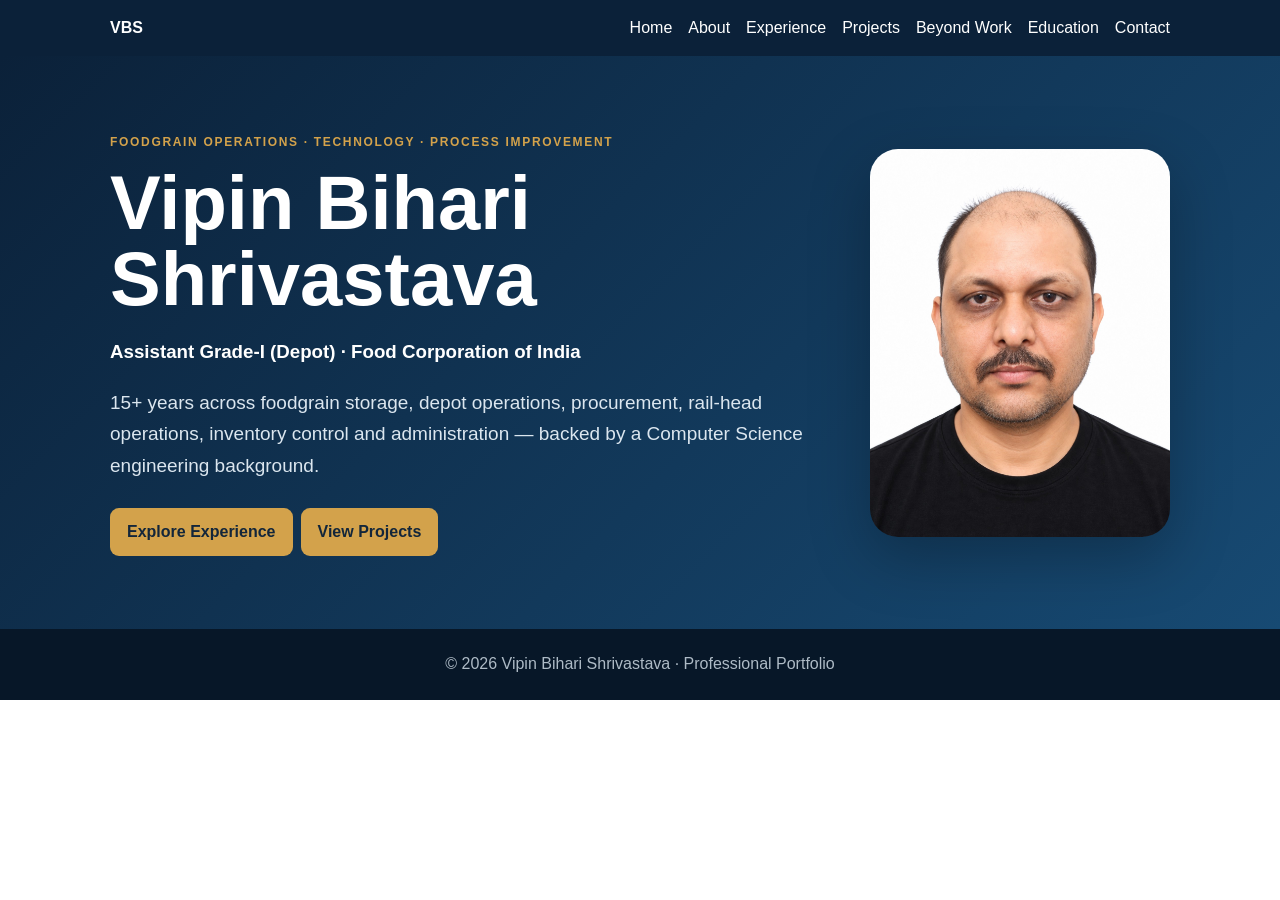
==== index.html @ 1a6b8b30 "Add files via upload" ====
<!doctype html><html><head><meta charset="utf-8"><meta name="viewport" content="width=device-width,initial-scale=1"><title>Home | Vipin Bihari Shrivastava</title><link rel="stylesheet" href="style.css"></head><body><header><nav><b>VBS</b><div><a href="index.html">Home</a><a href="about.html">About</a><a href="experience.html">Experience</a><a href="projects.html">Projects</a><a href="beyond.html">Beyond Work</a><a href="education.html">Education</a><a href="contact.html">Contact</a></div></nav></header><main class="hero"><section class="wrap home"><div><p class="gold">Foodgrain Operations · Technology · Process Improvement</p><h1>Vipin Bihari<br>Shrivastava</h1><h3>Assistant Grade-I (Depot) · Food Corporation of India</h3><p class="lead">15+ years across foodgrain storage, depot operations, procurement, rail-head operations, inventory control and administration — backed by a Computer Science engineering background.</p><a class="btn" href="experience.html">Explore Experience</a><a class="btn" href="projects.html">View Projects</a></div><img src="profile.png" alt="Vipin Bihari Shrivastava"></section></main><footer>© 2026 Vipin Bihari Shrivastava · Professional Portfolio</footer></body></html>
---- style.css ----
*{box-sizing:border-box}body{margin:0;font:16px/1.65 Arial,sans-serif;color:#152536}header{background:#0b2139;position:sticky;top:0;z-index:5}nav{max-width:1100px;margin:auto;padding:15px 20px;display:flex;justify-content:space-between;align-items:center}nav b,nav a{color:white;text-decoration:none}nav div{display:flex;gap:16px}.wrap{max-width:1100px;margin:auto;padding:70px 20px}.hero{background:linear-gradient(135deg,#0b2139,#174a73);color:white}.hero .wrap{padding-top:65px;padding-bottom:65px}.home{display:grid;grid-template-columns:1.4fr .6fr;gap:60px;align-items:center}.home img{width:100%;max-width:330px;border-radius:28px;box-shadow:0 20px 60px #0004}.gold{color:#d3a24b;font-size:12px;font-weight:bold;letter-spacing:.14em;text-transform:uppercase}h1{font-size:clamp(43px,7vw,76px);line-height:1;margin:10px 0 20px}h2{font-size:clamp(28px,4vw,43px);line-height:1.12}.lead{font-size:19px;color:#607080}.hero .lead{color:#dbe6ef}.btn{display:inline-block;background:#0b2139;color:white;padding:11px 17px;border-radius:9px;text-decoration:none;font-weight:bold;margin:8px 8px 8px 0}.hero .btn{background:#d3a24b;color:#13263a}.cards{display:grid;grid-template-columns:repeat(2,1fr);gap:18px}.card{padding:24px;border:1px solid #dce4ea;border-radius:15px}.soft{background:#f3f6f8}.timeline{border-left:2px solid #c4ced7;padding-left:30px}.event{position:relative;padding-bottom:28px}.event:before{content:"";position:absolute;left:-36px;top:8px;width:11px;height:11px;border-radius:50%;background:#c99a45}.event small{color:#9b6d25;font-weight:bold}.bookgrid{display:grid;grid-template-columns:280px 1fr;gap:55px;align-items:center}.bookgrid img{width:100%;border-radius:8px;box-shadow:0 15px 40px #0003}.sports{display:grid;grid-template-columns:repeat(5,1fr);gap:10px}.sports div{border:1px solid #dce4ea;padding:16px;border-radius:12px}.sports b{display:block;font-size:22px}footer{background:#071728;color:#aebbc6;text-align:center;padding:22px}@media(max-width:760px){nav{align-items:flex-start}nav div{display:grid;grid-template-columns:repeat(3,auto);gap:7px 12px;font-size:13px}.home,.bookgrid,.cards{grid-template-columns:1fr}.home img{grid-row:1;max-width:260px}.sports{grid-template-columns:1fr 1fr}.wrap{padding:50px 20px}}
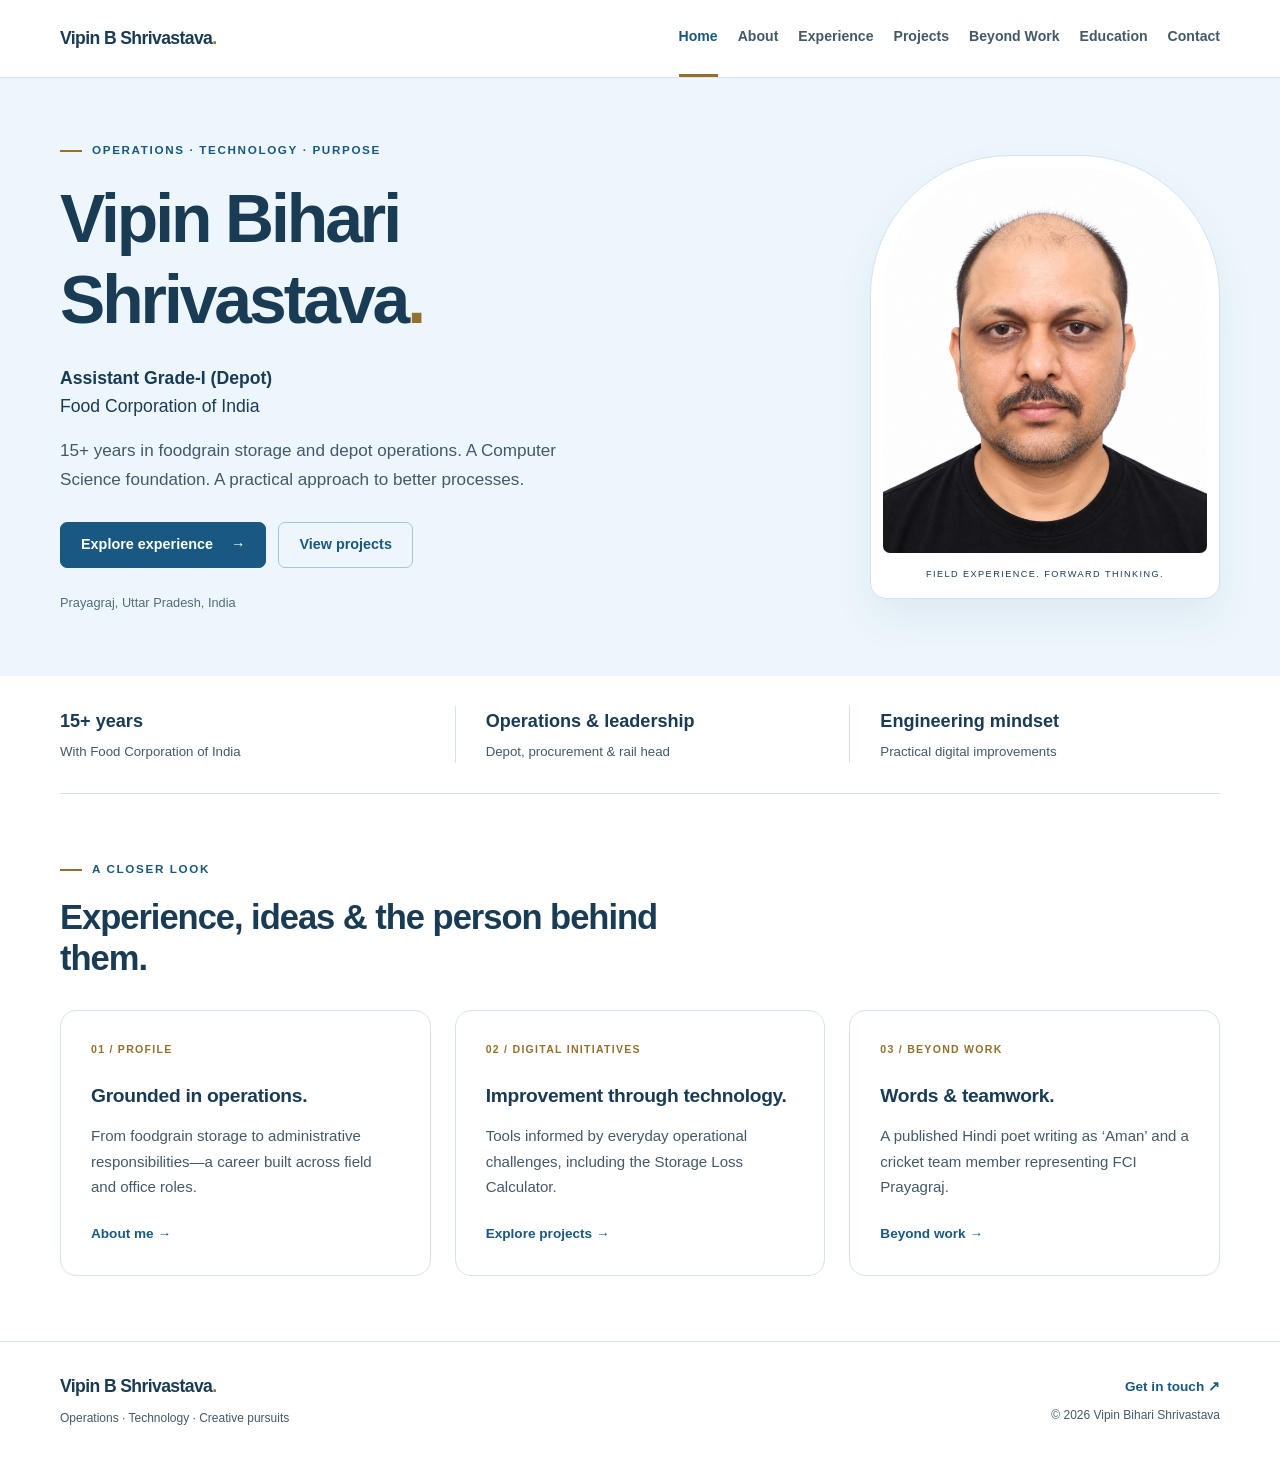
==== commit 23744336: "Add files via upload" ====
--- a/index.html
+++ b/index.html
@@ -1 +1,2 @@
-<!doctype html><html><head><meta charset="utf-8"><meta name="viewport" content="width=device-width,initial-scale=1"><title>Home | Vipin Bihari Shrivastava</title><link rel="stylesheet" href="style.css"></head><body><header><nav><b>VBS</b><div><a href="index.html">Home</a><a href="about.html">About</a><a href="experience.html">Experience</a><a href="projects.html">Projects</a><a href="beyond.html">Beyond Work</a><a href="education.html">Education</a><a href="contact.html">Contact</a></div></nav></header><main class="hero"><section class="wrap home"><div><p class="gold">Foodgrain Operations · Technology · Process Improvement</p><h1>Vipin Bihari<br>Shrivastava</h1><h3>Assistant Grade-I (Depot) · Food Corporation of India</h3><p class="lead">15+ years across foodgrain storage, depot operations, procurement, rail-head operations, inventory control and administration — backed by a Computer Science engineering background.</p><a class="btn" href="experience.html">Explore Experience</a><a class="btn" href="projects.html">View Projects</a></div><img src="profile.png" alt="Vipin Bihari Shrivastava"></section></main><footer>© 2026 Vipin Bihari Shrivastava · Professional Portfolio</footer></body></html>+<!doctype html>
+<html lang="en"><head><meta charset="utf-8"><meta name="viewport" content="width=device-width, initial-scale=1"><meta name="theme-color" content="#edf6fc"><title>Home | Vipin Bihari Shrivastava</title><meta name="description" content="Vipin Bihari Shrivastava — Assistant Grade-I (Depot), Food Corporation of India. Foodgrain operations, digital initiatives, poetry and cricket."><link rel="canonical" href="https://vipininfci.github.io/portfolio/"><link rel="icon" href="favicon.svg" type="image/svg+xml"><link rel="stylesheet" href="style.css?v=3"><script src="script.js?v=3" defer></script></head><body><a class="skip-link" href="#main">Skip to content</a><header class="site-header"><nav class="wrap nav" aria-label="Main navigation"><a class="brand" href="index.html">Vipin B Shrivastava<span class="gold-dot">.</span></a><button class="menu-toggle" type="button" aria-expanded="false" aria-controls="navigation"><span>Menu</span><span class="hamburger" aria-hidden="true"><i></i><i></i><i></i></span></button><div class="nav-links" id="navigation"><a href="index.html" aria-current="page">Home</a><a href="about.html">About</a><a href="experience.html">Experience</a><a href="projects.html">Projects</a><a href="beyond.html">Beyond Work</a><a href="education.html">Education</a><a href="contact.html">Contact</a></div></nav></header><main id="main"><section class="home-hero"><div class="wrap hero-grid"><div class="hero-copy"><p class="eyebrow">Operations · Technology · Purpose</p><img class="mobile-portrait" src="profile.png" alt="Vipin Bihari Shrivastava" width="100" height="120"><h1>Vipin Bihari<br>Shrivastava<span class="gold-dot">.</span></h1><p class="designation">Assistant Grade-I (Depot)<br><span>Food Corporation of India</span></p><p class="intro">15+ years in foodgrain storage and depot operations. A Computer Science foundation. A practical approach to better processes.</p><div class="actions"><a class="button" href="experience.html">Explore experience <span aria-hidden="true">→</span></a><a class="button secondary" href="projects.html">View projects</a></div><p class="location">Prayagraj, Uttar Pradesh, India</p></div><figure class="portrait"><img src="profile.png" alt="Vipin Bihari Shrivastava" width="360" height="440"><figcaption>FIELD EXPERIENCE. FORWARD THINKING.</figcaption></figure></div></section><section class="wrap highlights" aria-label="Professional highlights"><div><strong>15+ years</strong><span>With Food Corporation of India</span></div><div><strong>Operations & leadership</strong><span>Depot, procurement & rail head</span></div><div><strong>Engineering mindset</strong><span>Practical digital improvements</span></div></section><section class="wrap section"><div class="section-intro"><p class="eyebrow">A closer look</p><h2>Experience, ideas & the person behind them.</h2></div><div class="cards three"><a class="card card-link" href="about.html"><span class="index">01 / PROFILE</span><h3>Grounded in operations.</h3><p>From foodgrain storage to administrative responsibilities—a career built across field and office roles.</p><span class="text-link">About me <span aria-hidden="true">→</span></span></a><a class="card card-link" href="projects.html"><span class="index">02 / DIGITAL INITIATIVES</span><h3>Improvement through technology.</h3><p>Tools informed by everyday operational challenges, including the Storage Loss Calculator.</p><span class="text-link">Explore projects <span aria-hidden="true">→</span></span></a><a class="card card-link" href="beyond.html"><span class="index">03 / BEYOND WORK</span><h3>Words & teamwork.</h3><p>A published Hindi poet writing as ‘Aman’ and a cricket team member representing FCI Prayagraj.</p><span class="text-link">Beyond work <span aria-hidden="true">→</span></span></a></div></section></main><footer class="site-footer"><div class="wrap footer-inner"><div><a class="brand" href="index.html">Vipin B Shrivastava<span class="gold-dot">.</span></a><p>Operations · Technology · Creative pursuits</p></div><div><a href="contact.html">Get in touch <span aria-hidden="true">↗</span></a><p>© 2026 Vipin Bihari Shrivastava</p></div></div></footer></body></html>
--- a/style.css
+++ b/style.css
@@ -1 +1,5 @@
-*{box-sizing:border-box}body{margin:0;font:16px/1.65 Arial,sans-serif;color:#152536}header{background:#0b2139;position:sticky;top:0;z-index:5}nav{max-width:1100px;margin:auto;padding:15px 20px;display:flex;justify-content:space-between;align-items:center}nav b,nav a{color:white;text-decoration:none}nav div{display:flex;gap:16px}.wrap{max-width:1100px;margin:auto;padding:70px 20px}.hero{background:linear-gradient(135deg,#0b2139,#174a73);color:white}.hero .wrap{padding-top:65px;padding-bottom:65px}.home{display:grid;grid-template-columns:1.4fr .6fr;gap:60px;align-items:center}.home img{width:100%;max-width:330px;border-radius:28px;box-shadow:0 20px 60px #0004}.gold{color:#d3a24b;font-size:12px;font-weight:bold;letter-spacing:.14em;text-transform:uppercase}h1{font-size:clamp(43px,7vw,76px);line-height:1;margin:10px 0 20px}h2{font-size:clamp(28px,4vw,43px);line-height:1.12}.lead{font-size:19px;color:#607080}.hero .lead{color:#dbe6ef}.btn{display:inline-block;background:#0b2139;color:white;padding:11px 17px;border-radius:9px;text-decoration:none;font-weight:bold;margin:8px 8px 8px 0}.hero .btn{background:#d3a24b;color:#13263a}.cards{display:grid;grid-template-columns:repeat(2,1fr);gap:18px}.card{padding:24px;border:1px solid #dce4ea;border-radius:15px}.soft{background:#f3f6f8}.timeline{border-left:2px solid #c4ced7;padding-left:30px}.event{position:relative;padding-bottom:28px}.event:before{content:"";position:absolute;left:-36px;top:8px;width:11px;height:11px;border-radius:50%;background:#c99a45}.event small{color:#9b6d25;font-weight:bold}.bookgrid{display:grid;grid-template-columns:280px 1fr;gap:55px;align-items:center}.bookgrid img{width:100%;border-radius:8px;box-shadow:0 15px 40px #0003}.sports{display:grid;grid-template-columns:repeat(5,1fr);gap:10px}.sports div{border:1px solid #dce4ea;padding:16px;border-radius:12px}.sports b{display:block;font-size:22px}footer{background:#071728;color:#aebbc6;text-align:center;padding:22px}@media(max-width:760px){nav{align-items:flex-start}nav div{display:grid;grid-template-columns:repeat(3,auto);gap:7px 12px;font-size:13px}.home,.bookgrid,.cards{grid-template-columns:1fr}.home img{grid-row:1;max-width:260px}.sports{grid-template-columns:1fr 1fr}.wrap{padding:50px 20px}}+@charset "UTF-8";
+:root{--ink:#193b54;--text:#435968;--blue:#195880;--sky:#edf6fc;--line:#d4e3ed;--gold:#94702e;--white:#fff;--radius:16px}*{box-sizing:border-box}html{scroll-behavior:smooth}body{margin:0;color:var(--text);font:16px/1.7 "Segoe UI",Arial,sans-serif;background:var(--white)}h1,h2,h3,p,figure{margin:0}h1,h2,h3{color:var(--ink);line-height:1.2}h1{font-size:clamp(2.1rem,4.8vw,3.9rem);letter-spacing:-.045em;font-weight:650}h2{font-size:clamp(1.6rem,2.7vw,2.2rem);letter-spacing:-.03em}h3{font-size:1.2rem;letter-spacing:-.015em}p{margin-top:1rem}a{color:var(--blue);text-underline-offset:5px}img{max-width:100%;display:block}button,a{-webkit-tap-highlight-color:transparent}a:focus-visible,button:focus-visible{outline:3px solid var(--gold);outline-offset:5px}button{font:inherit}.wrap{width:min(1160px,calc(100% - 40px));margin-inline:auto}.site-header{background:#fff;border-bottom:1px solid var(--line);position:relative;z-index:5}.nav{min-height:76px;display:flex;align-items:center;justify-content:space-between;flex-wrap:wrap;gap:10px}.brand{font-size:1.1rem;font-weight:700;color:var(--ink);text-decoration:none;letter-spacing:-.035em;white-space:nowrap}.gold-dot{color:var(--gold)}.nav-links{display:flex;gap:20px;align-items:center}.nav-links a{font-size:.88rem;font-weight:600;text-decoration:none;padding:25px 0;color:var(--text);border-bottom:3px solid transparent}.nav-links a:hover,.nav-links a[aria-current]{color:var(--blue);border-color:var(--gold)}.menu-toggle{display:none;background:transparent;border:1px solid var(--line);border-radius:8px;padding:8px 11px;align-items:center;gap:9px;color:var(--ink);min-height:44px;cursor:pointer}.hamburger{display:grid;gap:4px}.hamburger i{display:block;width:17px;height:2px;background:var(--ink)}.skip-link{position:absolute;top:-70px;left:16px;background:white;padding:12px;z-index:20}.skip-link:focus{top:8px}.eyebrow{font-size:.73rem;font-weight:700;letter-spacing:.14em;text-transform:uppercase;color:var(--blue);margin:0 0 18px}.eyebrow:before{content:"";display:inline-block;width:22px;height:2px;background:var(--gold);margin-right:10px;vertical-align:middle}.home-hero,.page-heading{background:var(--sky)}.hero-grid{display:grid;grid-template-columns:1.4fr 1fr;gap:70px;align-items:center;padding-block:62px}.hero-copy h1{font-size:clamp(2.4rem,5.3vw,4.6rem)}.designation{font-weight:650;color:var(--ink);line-height:1.6;font-size:1.1rem;margin-top:23px}.designation span{font-weight:400}.intro{max-width:520px;font-size:1.07rem}.actions{display:flex;flex-wrap:wrap;gap:12px;margin-top:28px}.button{display:inline-flex;align-items:center;justify-content:center;gap:18px;min-height:46px;padding:11px 20px;background:var(--blue);color:white;font-weight:600;font-size:.9rem;text-decoration:none;border:1px solid var(--blue);border-radius:7px;line-height:1.5}.button:hover{background:#103f60;color:white}.button.secondary{background:transparent;color:var(--blue);border-color:#a9c4d7}.button.secondary:hover{background:#deedf7}.location{font-size:.8rem;margin-top:24px;color:#546b7a}.portrait{justify-self:end;width:min(100%,350px);padding:12px;background:#fff;border:1px solid var(--line);border-radius:140px 140px 16px 16px;box-shadow:0 20px 40px #1f537412}.portrait img{width:100%;height:385px;object-fit:cover;object-position:center top;border-radius:128px 128px 7px 7px}.portrait figcaption{font-size:.57rem;letter-spacing:.16em;text-align:center;padding:14px 0 4px;color:var(--ink)}.mobile-portrait{display:none}.highlights{display:grid;grid-template-columns:repeat(3,1fr);padding-block:30px;border-bottom:1px solid var(--line);gap:24px}.highlights div+div{border-left:1px solid var(--line);padding-left:30px}.highlights strong,.highlights span{display:block}.highlights strong{font-size:1.13rem;color:var(--ink)}.highlights span{font-size:.83rem;margin-top:4px}.section{padding-block:65px}.section-intro{max-width:660px;margin-bottom:30px}.cards{display:grid;grid-template-columns:repeat(2,minmax(0,1fr));gap:24px}.cards.three{grid-template-columns:repeat(3,minmax(0,1fr))}.card{padding:30px;border:1px solid var(--line);border-radius:var(--radius);background:white}.card-link{text-decoration:none;color:var(--text);display:flex;flex-direction:column;transition:border-color .2s,transform .2s}.card-link:hover{border-color:#729cb7;transform:translateY(-3px)}.card p{font-size:.94rem}.index{font-size:.66rem;letter-spacing:.12em;color:var(--gold);font-weight:700;margin-bottom:25px}.text-link{font-size:.85rem;font-weight:650;display:block;margin-top:22px;color:var(--blue)}.card-link .text-link{margin-top:auto;padding-top:22px}.page-heading{padding:54px 0 48px}.page-heading h1{max-width:900px}.lead{font-size:1.1rem;line-height:1.7;max-width:760px}.page-heading .lead{margin-top:20px}.split{display:grid;grid-template-columns:1.55fr 1fr;gap:65px;align-items:start}.panel{background:var(--sky);border:1px solid var(--line);border-radius:var(--radius);padding:30px}.expertise{list-style:none;padding:0;margin:22px 0 0}.expertise li{padding:10px 0;border-top:1px solid var(--line);font-size:.93rem}.split .button{margin-top:25px}.timeline{list-style:none;padding:0 0 0 26px;margin:30px 0 0;border-left:1px solid #b7cddb}.timeline li{position:relative;padding:0 0 33px 5px}.timeline li:before{content:"";position:absolute;left:-32px;top:7px;width:10px;height:10px;background:var(--gold);border-radius:50%;box-shadow:0 0 0 5px white}.timeline li:last-child{padding-bottom:0}.date{color:var(--blue);font-size:.77rem;font-weight:700;letter-spacing:.025em;margin:0 0 8px}.timeline p:not(.date){font-size:.95rem;margin-top:10px}.procurement article{border-top:1px solid var(--line);padding-top:25px;margin-top:25px}.project{position:relative;padding:36px;overflow:hidden}.featured{background:#f4f9fd}.badge{display:inline-block;background:#dcecf7;color:#205776;padding:5px 11px;border-radius:50px;font-weight:650;font-size:.74rem}.badge.muted{background:#f2eee5;color:#715620}.project-number{font-size:3rem;font-weight:300;color:#69889a;line-height:1;margin:28px 0 20px}.project h2{max-width:360px}.project .button{margin-top:28px}.tags{display:flex;gap:8px;flex-wrap:wrap;margin-top:24px}.tags span{border:1px solid var(--line);padding:4px 9px;border-radius:4px;font-size:.72rem}.project-note{font-size:.8rem!important;color:#675a40}.project ul{padding-left:20px}.book-layout{display:grid;grid-template-columns:320px 1fr;gap:75px;align-items:center}.book{padding:25px;background:var(--sky);border:1px solid var(--line);border-radius:var(--radius)}.book img{width:100%;height:auto;box-shadow:0 10px 22px #193b5420}.book-title{font-size:1.65rem;line-height:1.5;margin-top:16px}.book-layout .button{margin-top:26px}.soft{background:#f5f9fc}.measure{max-width:780px}.sports{display:grid;grid-template-columns:repeat(5,1fr);gap:15px;margin-top:30px}.sports article{padding:24px 18px;border:1px solid var(--line);border-top:3px solid #ac8c4d;background:white;border-radius:6px}.year{font-size:1.65rem;color:var(--blue);margin:0 0 18px}.sports h3{font-size:1rem}.sports article>p:last-child{font-size:.8rem;margin-top:7px}hr{border:0;border-top:1px solid var(--line);margin:28px 0}.contact-links{display:grid;gap:18px}.contact-links a{text-decoration:none}.contact-links strong{display:block;font-size:1.15rem;color:var(--ink);overflow-wrap:anywhere}.contact-links .eyebrow{display:block;margin-bottom:15px}.site-footer{border-top:1px solid var(--line);padding:30px 0;background:#fff}.footer-inner{display:flex;justify-content:space-between;gap:25px}.footer-inner p{font-size:.75rem;margin-top:6px}.footer-inner>div:last-child{text-align:right}.footer-inner>div:last-child>a{font-size:.85rem;font-weight:600;text-decoration:none}
+@media(max-width:1079px){.nav{padding-block:12px;min-height:70px}.js .menu-toggle{display:flex}.nav-links{width:100%;display:flex;flex-wrap:wrap;gap:0 20px;padding-bottom:10px}.nav-links a{padding:10px 0}.js .nav-links{display:none}.js .nav-links.is-open{display:grid;grid-template-columns:1fr 1fr;gap:0 20px}.hero-grid{gap:35px}.portrait img{height:340px}.split{gap:35px}.cards.three{gap:15px}.card{padding:24px}.book-layout{gap:40px}.sports{gap:9px}.sports article{padding:20px 12px}}
+@media(max-width:700px){.wrap{width:calc(100% - 36px)}.nav{min-height:66px}.brand{font-size:1rem}.menu-toggle{font-size:.78rem;padding:7px 9px}.hero-grid{display:block;padding-block:28px 30px}.hero-copy .eyebrow{font-size:.6rem;letter-spacing:.1em;margin-bottom:18px}.hero-copy h1{font-size:clamp(1.95rem,7.5vw,3rem);line-height:1.14;letter-spacing:-.045em;padding-top:5px}.portrait{display:none}.mobile-portrait{display:block;float:right;width:84px;height:106px;object-fit:cover;object-position:center top;border:4px solid white;border-radius:13px;margin:0 0 10px 12px;box-shadow:0 4px 12px #193b5412}.designation{font-size:.9rem;margin-top:17px;clear:both;line-height:1.6}.intro{font-size:.93rem;margin-top:14px;line-height:1.65}.actions{gap:9px;margin-top:21px}.button{font-size:.8rem;padding:10px 14px;gap:10px}.location{margin-top:18px;font-size:.72rem}.highlights{grid-template-columns:1fr;gap:14px;padding-block:23px}.highlights div{display:flex;justify-content:space-between;align-items:baseline;gap:15px}.highlights div+div{padding:13px 0 0;border-left:0;border-top:1px solid var(--line)}.highlights strong{font-size:.9rem}.highlights span{font-size:.72rem;text-align:right;max-width:48%}.section{padding-block:40px}.cards,.cards.three,.split,.book-layout{grid-template-columns:1fr;gap:24px}.section-intro{margin-bottom:23px}.card{padding:26px}.card-link h3{font-size:1.25rem}.index{margin-bottom:18px}.page-heading{padding:34px 0 32px}.page-heading h1{font-size:2.15rem;line-height:1.17}.page-heading .lead,.lead{font-size:1rem}.eyebrow{font-size:.65rem;margin-bottom:15px}.split>.panel{margin-top:8px}.panel{padding:25px}.project{padding:28px}.project-number{margin-top:25px}.book{width:230px;justify-self:center;padding:19px}.book-layout{gap:30px}.sports{grid-template-columns:1fr 1fr;gap:12px}.sports article{padding:20px}.sports article:last-child{grid-column:1/-1}.year{margin-bottom:12px}.footer-inner{flex-direction:column;gap:20px}.footer-inner>div:last-child{text-align:left}.contact-links strong{font-size:1.03rem}}
+@media(prefers-reduced-motion:reduce){html{scroll-behavior:auto}*{transition:none!important}}
